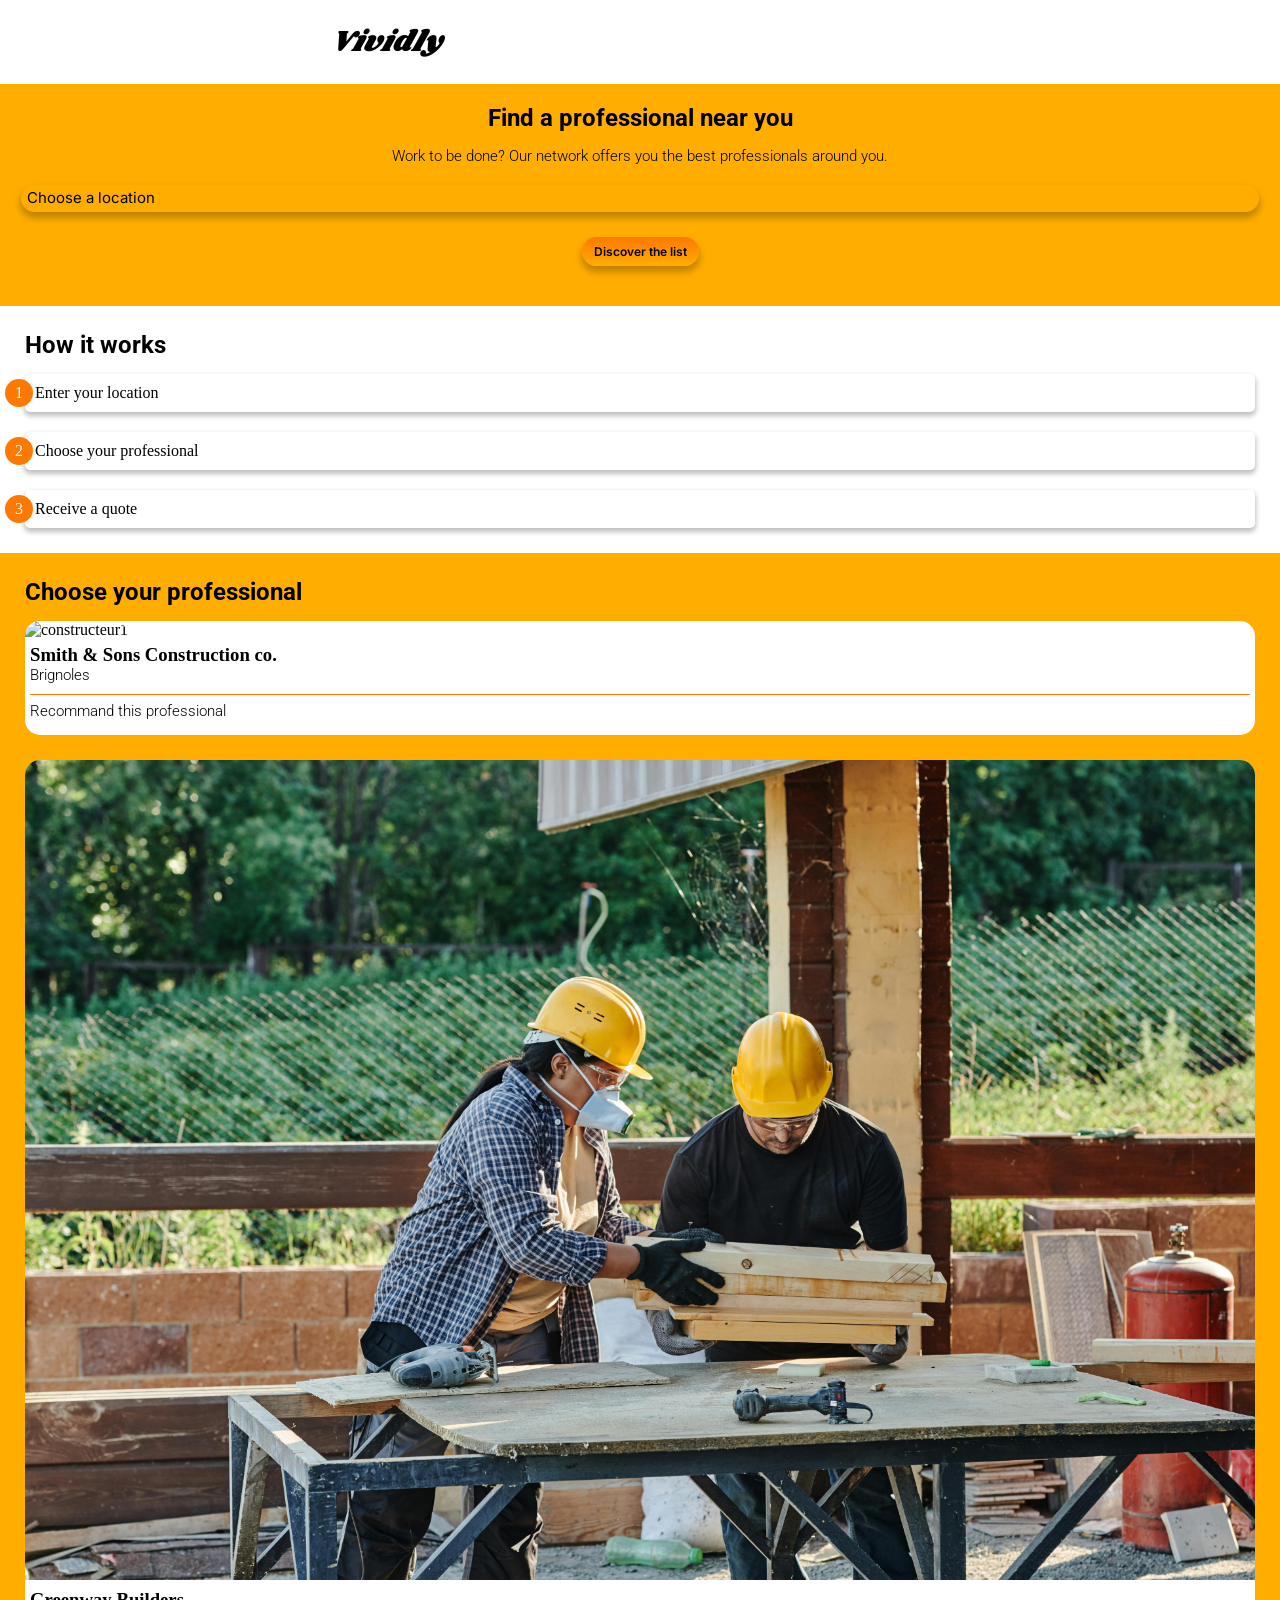
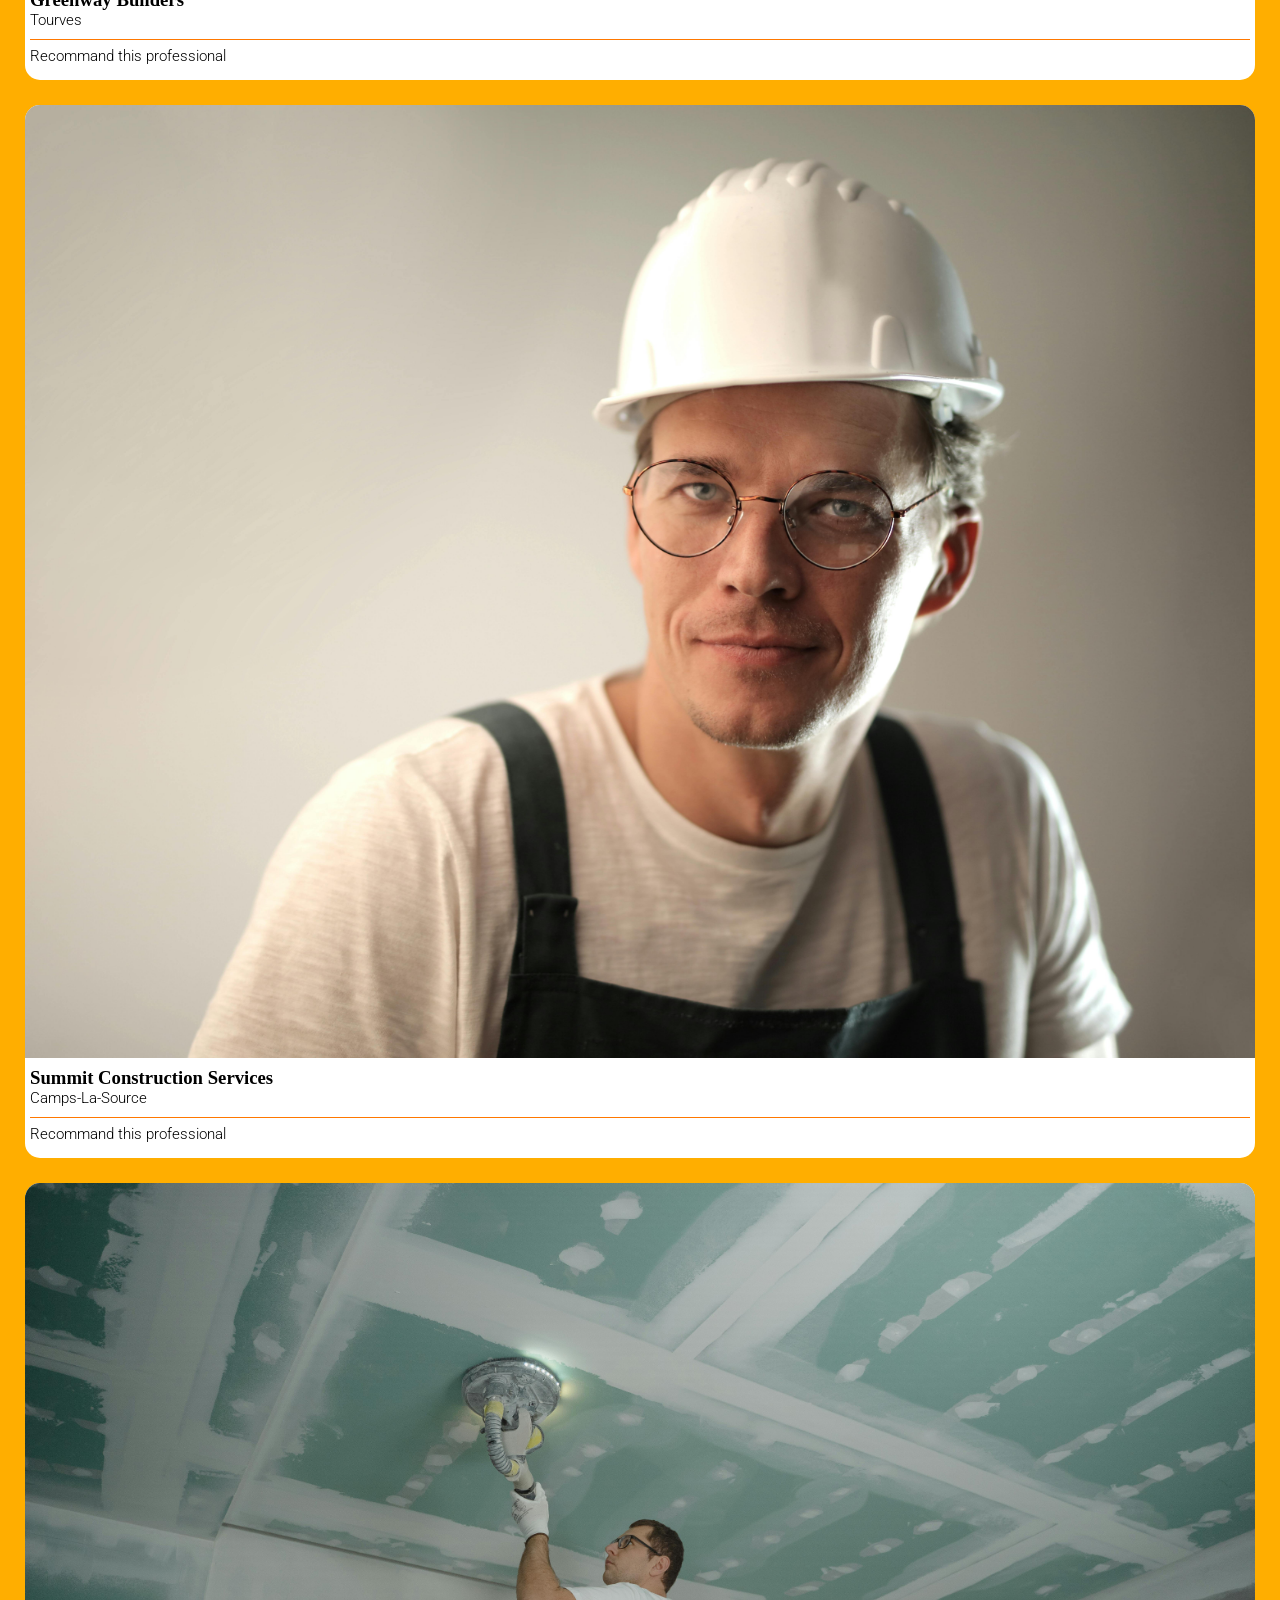
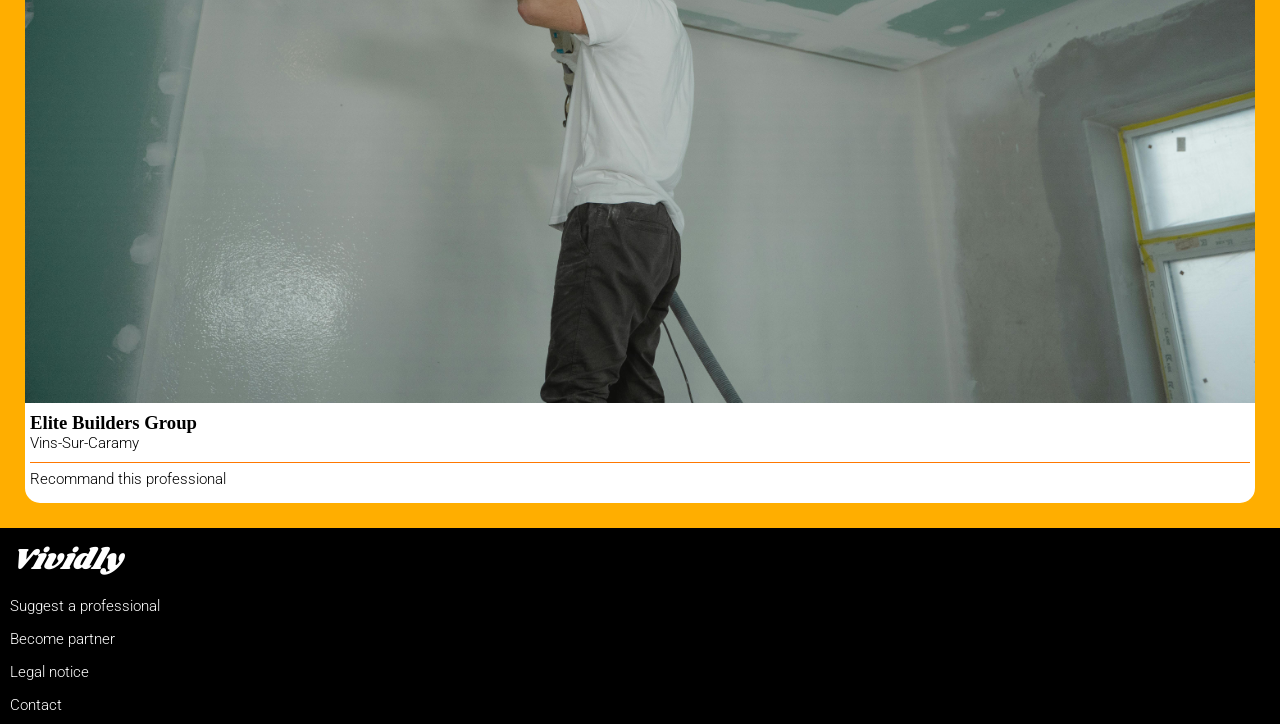
==== index.html @ 19540ad4 "Add section choose and cards" ====
<!DOCTYPE html>
<html lang="en">
<head>
    <meta charset="UTF-8">
    <meta name="viewport" content="width=device-width, initial-scale=1.0">
    <script src="https://kit.fontawesome.com/66dfd999d9.js" crossorigin="anonymous"></script>
    <link rel="stylesheet" href="css/style.css">
    <title>Vividly</title>
</head>
<body>
    <header>
        <a href="/"><h1>Vividly</h1></a>
        <nav>
            <i class="fa-solid fa-bars"></i>
        </nav>
    </header>

    <main>
        <section id="find">
            <h2>Find a professional near you</h2>

            <p>Work to be done? Our network offers you the best professionals around you.</li>

            <form action="">
                <input type="text" placeholder="Choose a location">
                <button>Discover the list</button>
            </form>

        </section>

        <section id="how-it-works">
            <h2>How it works</h2>
            <ul>
                <li id="num1">Enter your location</li>
                <li id="num2">Choose your professional</li>
                <li id="num3">Receive a quote</li>
            </ul>
        </section>

        <section id="choose">
            <h2>Choose your professional</h2>
            <div class="cards">
                <article class="card">
                    <img src="img/constructeur1.jpg" alt="constructeur1">
                    <div class="content">
                        <h3>Smith & Sons Construction co.</h3>
                        <p>Brignoles</p>
                        <div class="recommand">
                            <p>Recommand this professional</p>
                            <i class="fa-regular fa-thumbs-up unclick"></i>
                            <i class="fa-solid fa-thumbs-up click"></i>
                        </div>
                    </div>
                </article>
                <article class="card">
                    <img src="img/constructeur2.jpg" alt="constructeur1">
                    <div class="content">
                        <h3>Greenway Builders</h3>
                        <p>Tourves</p>
                        <div class="recommand">
                            <p>Recommand this professional</p>
                            <i class="fa-regular fa-thumbs-up unclick"></i>
                            <i class="fa-solid fa-thumbs-up click"></i>
                        </div>
                    </div>
                </article>
                <article class="card">
                    <img src="img/constructeur3.jpg" alt="constructeur1">
                    <div class="content">
                        <h3>Summit Construction Services</h3>
                        <p>Camps-La-Source</p>
                        <div class="recommand">
                            <p>Recommand this professional</p>
                            <i class="fa-regular fa-thumbs-up unclick"></i>
                            <i class="fa-solid fa-thumbs-up click"></i>
                        </div>
                    </div>
                </article>
                <article class="card">
                    <img src="img/constructeur4.jpg" alt="constructeur1">
                    <div class="content">
                        <h3>Elite Builders Group</h3>
                        <p>Vins-Sur-Caramy</p>
                        <div class="recommand">
                            <p>Recommand this professional</p>
                            <i class="fa-regular fa-thumbs-up unclick"></i>
                            <i class="fa-solid fa-thumbs-up click"></i>
                        </div>
                    </div>
                </article>
            </div>

        </section>
    </main>

    <footer>
        <a href=""><h2>Vividly</h2></a>
        <div>
            <a href="#">Suggest a professional</a>
            <a href="#">Become partner</a>
            <a href="#">Legal notice</a>
            <a href="#">Contact</a>
        </div>
    </footer>

</body>
</html>
---- css/style.css ----
/* Fonts */

@import url('https://fonts.googleapis.com/css2?family=Inter:ital,opsz,wght@0,14..32,100..900;1,14..32,100..900&family=Roboto:ital,wght@0,100..900;1,100..900&family=Shrikhand&display=swap');

/* Général */

*{
    margin:0;
    scroll-behavior: smooth;
}

:root{
    --red:#F54927;
    --orange:#ff7800;
    --yellow:#ffae00;
    --black:#000;
    --white:#fff;
    --primary-font: "Roboto", sans-serif;
    --title-font: "Shrikhand", serif;
    --button-font: "Inter", sans-serif;
}

h1, footer h2{
    font-family: var(--title-font);
    font-size: 30px;
    font-weight: 400;
    font-style: italic;
}

h2{
    font-family: var(--primary-font);
    font-size: 24px;
    font-weight: bold;
    margin-bottom: 15px;
}

p{
    font-family: var(--primary-font);
    font-size: 15px;
    font-weight: 300;
}

a{
    text-decoration: none;
    color: var(--black);
}

/* Mobile first (320px à 767px)*/

/* Header */

header{
    display: flex;
    justify-content: space-around;
    align-items: center;
    margin: 20px 0 20px 50px;
}

/* Main */

/* section #find */
#find{
    background-color: var(--yellow);
    text-align: center;
    padding: 20px 7px;

    form{
        display: flex;
        flex-direction: column;
        align-items: center;
        margin: 20px;

        input[type=text]{
            border-radius: 15px;
            background-color:var(--yellow);
            border-style: none;
            box-shadow: 0px 5px 7px 1px rgba(0, 0, 0, 0.25);
            padding: 6px;
            width: 100%;
        }  

        ::placeholder{
            color: var(--black);
            font-family: var(--button-font);
            font-size: 15px;
        }

        button{
            background: linear-gradient(var(--orange), var(--yellow));
            border-radius: 15px;
            width: fit-content;
            margin-top: 25px;
            padding:7px 12px;
            font-family: var(--button-font);
            font-size: 12px;
            font-weight: 600;
            box-shadow: 0px 5px 7px 1px rgba(0, 0, 0, 0.25);
            border-style: none;
        }
          
    }
}

/* section #how-it-works */
#how-it-works{
    padding: 25px;

    ul{
        list-style: none;
        padding: 0;
        display: flex;
        flex-direction: column;
        gap: 20px;
        
        

        li{
            box-shadow: 0px 3px 5px 1px rgba(0, 0, 0, 0.25);
            padding: 10px;
            border-radius: 5px;
            position:relative;
        }
            
        #num1::before{
            content:'1';
            position: absolute;
            left: -20px;
            top: 5px;
            background-color: var(--orange);
            color: var(--white);
            border-radius: 100px;
            padding: 5px 10px;
        }

        #num2::before{
            content:'2';
            position: absolute;
            left: -20px;
            top: 5px;
            background-color: var(--orange);
            color: var(--white);
            border-radius: 100px;
            padding: 5px 10px;
        }
        
        #num3::before{
            content:'3';
            position: absolute;
            left: -20px;
            top: 5px;
            background-color: var(--orange);
            color: var(--white);
            border-radius: 100px;
            padding: 5px 10px;
        } 
        
    }
}

/* section #choose */
#choose{
    display: flex;
    flex-direction: column;
    flex-wrap: wrap;
    background-color: var(--yellow);
    color: var(--black);
    padding: 25px;

    .cards{
        display: flex;
        flex-direction: column;
        gap: 25px;

        .card{
            background-color: var(--white);
            border-radius: 15px;
            padding-bottom: 10px;

            img{
                width: 100%;
                object-fit: cover;
                border-radius: 15px 15px 0 0;
            }

            .content{
                padding: 5px;

                .recommand{
                    display: flex;
                    border-top: 1.5px solid var(--orange);
                    align-items: center;
                    justify-content: space-between;
                    margin-top: 10px;

                    p{
                        margin-top: 7px;}
                }
            }
        }
    }
}

/* Footer */

footer{
    background-color: var(--black);
    padding: 10px;
    
    h2{
        font-family: var(--title-font);
        font-size: 30px;
        font-weight: 400;
        font-style: italic;
        color: var(--white);
    }

    >div{
        display: flex;
        flex-direction: column;
        gap: 15px;
        margin-top: 15px;
    
        a{
            color: var(--white);
            font-family: var(--primary-font);
            font-style: light;
            font-size: 15px;
            font-weight: 300;

            &:hover{
                color: var(--orange);
            }
        }
    }
}
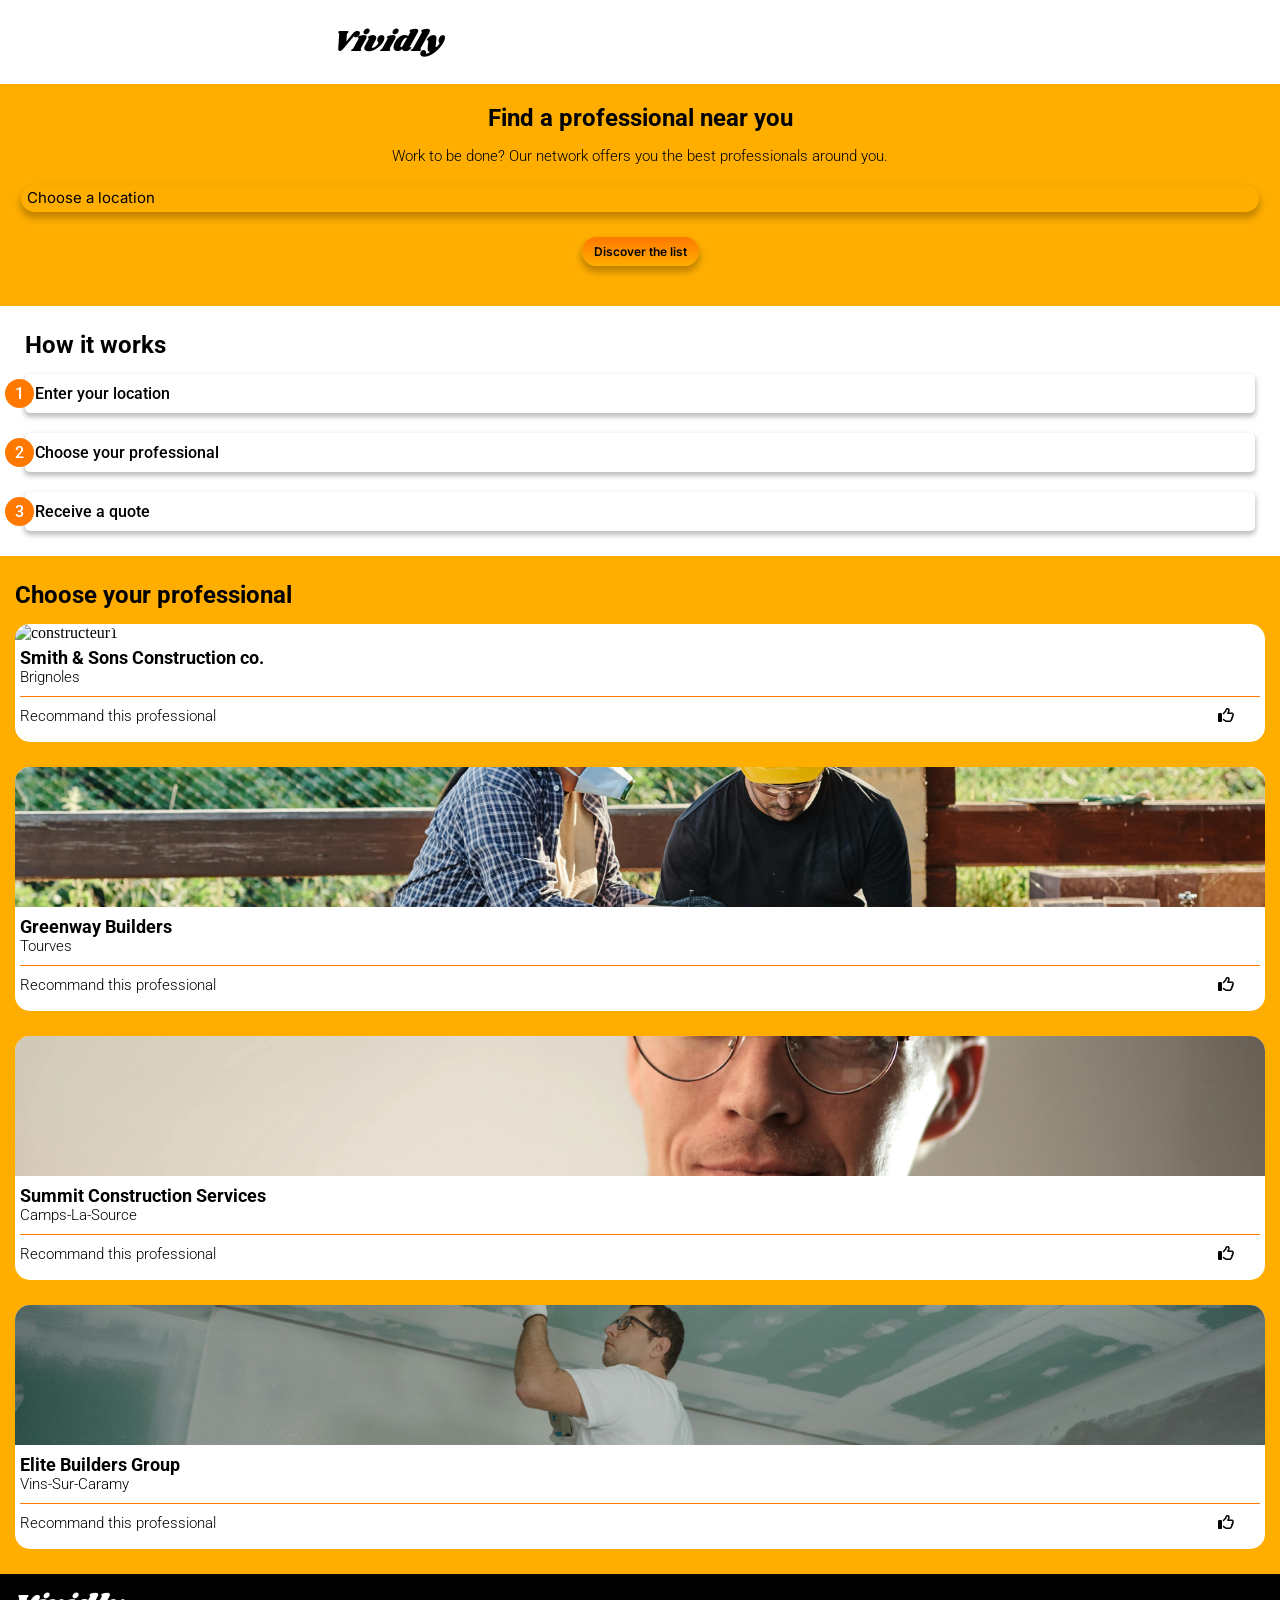
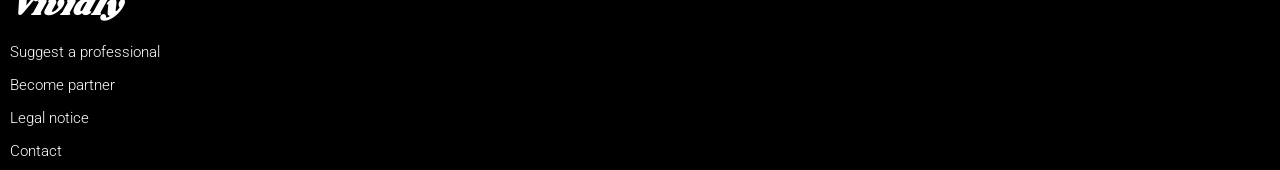
==== commit c7b68bb6: "Ending mobile first type S" ====
--- a/index.html
+++ b/index.html
@@ -19,9 +19,9 @@
         <section id="find">
             <h2>Find a professional near you</h2>
 
-            <p>Work to be done? Our network offers you the best professionals around you.</li>
+            <p>Work to be done? Our network offers you the best professionals around you.</p>
 
-            <form action="">
+            <form action="#">
                 <input type="text" placeholder="Choose a location">
                 <button>Discover the list</button>
             </form>
@@ -40,51 +40,71 @@
         <section id="choose">
             <h2>Choose your professional</h2>
             <div class="cards">
-                <article class="card">
+                <article class="card new">
                     <img src="img/constructeur1.jpg" alt="constructeur1">
                     <div class="content">
-                        <h3>Smith & Sons Construction co.</h3>
-                        <p>Brignoles</p>
+                        <a href="#">
+                            <h3>Smith & Sons Construction co.</h3>
+                            <p>Brignoles</p>
+                        </a>
                         <div class="recommand">
                             <p>Recommand this professional</p>
-                            <i class="fa-regular fa-thumbs-up unclick"></i>
-                            <i class="fa-solid fa-thumbs-up click"></i>
+                            <div class="pouce">
+                                <input type="checkbox" class="unclick">
+                                <img src="img/thumbs-up-solid.svg" class="on" alt="pouce plein">
+                                <img src="img/thumbs-up-regular.svg" class="off" alt="pouce vide">
+                            </div>
                         </div>
                     </div>
                 </article>
-                <article class="card">
+                <article class="card new">
                     <img src="img/constructeur2.jpg" alt="constructeur1">
                     <div class="content">
-                        <h3>Greenway Builders</h3>
-                        <p>Tourves</p>
+                        <a href="#">
+                            <h3>Greenway Builders</h3>
+                            <p>Tourves</p>
+                        </a>
                         <div class="recommand">
                             <p>Recommand this professional</p>
-                            <i class="fa-regular fa-thumbs-up unclick"></i>
-                            <i class="fa-solid fa-thumbs-up click"></i>
+                            <div class="pouce">
+                                <input type="checkbox" class="unclick">
+                                <img src="img/thumbs-up-solid.svg" class="on" alt="pouce plein">
+                                <img src="img/thumbs-up-regular.svg" class="off" alt="pouce vide">
+                            </div>
                         </div>
                     </div>
                 </article>
                 <article class="card">
                     <img src="img/constructeur3.jpg" alt="constructeur1">
                     <div class="content">
-                        <h3>Summit Construction Services</h3>
-                        <p>Camps-La-Source</p>
+                        <a href="#">
+                            <h3>Summit Construction Services</h3>
+                            <p>Camps-La-Source</p>
+                        </a>
                         <div class="recommand">
                             <p>Recommand this professional</p>
-                            <i class="fa-regular fa-thumbs-up unclick"></i>
-                            <i class="fa-solid fa-thumbs-up click"></i>
+                            <div class="pouce">
+                                <input type="checkbox" class="unclick">
+                                <img src="img/thumbs-up-solid.svg" class="on" alt="pouce plein">
+                                <img src="img/thumbs-up-regular.svg" class="off" alt="pouce vide">
+                            </div>
                         </div>
                     </div>
                 </article>
                 <article class="card">
                     <img src="img/constructeur4.jpg" alt="constructeur1">
                     <div class="content">
-                        <h3>Elite Builders Group</h3>
-                        <p>Vins-Sur-Caramy</p>
+                        <a href="#">
+                            <h3>Elite Builders Group</h3>
+                            <p>Vins-Sur-Caramy</p>
+                        </a>
                         <div class="recommand">
                             <p>Recommand this professional</p>
-                            <i class="fa-regular fa-thumbs-up unclick"></i>
-                            <i class="fa-solid fa-thumbs-up click"></i>
+                            <div class="pouce">
+                                <input type="checkbox" class="unclick">
+                                <img src="img/thumbs-up-solid.svg" class="on" alt="pouce plein">
+                                <img src="img/thumbs-up-regular.svg" class="off" alt="pouce vide">
+                            </div>
                         </div>
                     </div>
                 </article>
--- a/css/style.css
+++ b/css/style.css
@@ -32,6 +32,12 @@
     font-size: 24px;
     font-weight: bold;
     margin-bottom: 15px;
+}
+
+h3{
+    font-family: var(--primary-font);
+    font-size: 18px;
+    font-weight: bold;
 }
 
 p{
@@ -119,6 +125,10 @@
             padding: 10px;
             border-radius: 5px;
             position:relative;
+            font-family: var(--primary-font);
+            font-size: 16px;
+            font-weight: 500;
+
         }
             
         #num1::before{
@@ -128,7 +138,7 @@
             top: 5px;
             background-color: var(--orange);
             color: var(--white);
-            border-radius: 100px;
+            border-radius: 50%;
             padding: 5px 10px;
         }
 
@@ -139,7 +149,7 @@
             top: 5px;
             background-color: var(--orange);
             color: var(--white);
-            border-radius: 100px;
+            border-radius: 50%;
             padding: 5px 10px;
         }
         
@@ -150,7 +160,7 @@
             top: 5px;
             background-color: var(--orange);
             color: var(--white);
-            border-radius: 100px;
+            border-radius: 50%;
             padding: 5px 10px;
         } 
         
@@ -164,7 +174,7 @@
     flex-wrap: wrap;
     background-color: var(--yellow);
     color: var(--black);
-    padding: 25px;
+    padding: 25px 15px;
 
     .cards{
         display: flex;
@@ -175,9 +185,11 @@
             background-color: var(--white);
             border-radius: 15px;
             padding-bottom: 10px;
+            position: relative;
 
             img{
                 width: 100%;
+                height: 140px;
                 object-fit: cover;
                 border-radius: 15px 15px 0 0;
             }
@@ -193,13 +205,55 @@
                     margin-top: 10px;
 
                     p{
-                        margin-top: 7px;}
+                        margin-top: 7px;
+                    }
+
+                    .pouce{
+                        position: relative;
+                        cursor:pointer;
+                        margin: 10px 26px 0 0;
+
+                        img{
+                            height: 16px;
+                            object-fit: cover;
+                        }
+
+                        .unclick{
+                            display: none;
+                        }
+
+                       .on{
+                            display: none;
+                        }
+                    
+                       .input:checked ~ .on{
+                            display:inline;
+                       }
+
+                       .input:checked ~ .off{
+                            display: inline;
+                       } 
+                    }                   
                 }
             }
-        }
-    }
-}
-
+
+            .new::before{
+                    content: 'New !';
+                    position: absolute;
+                    color: var(--white);
+                    background-color: var(--orange);
+                    font-family: var(--title-font);
+                    font-size: 16px;
+                    font-style: italic;
+                    font-weight: 400;
+                    transform: rotate(-30deg);
+                    padding: 3px 15px;
+                    top: 9px;
+                    left: -5px;
+            }
+    }
+    }
+}
 /* Footer */
 
 footer{
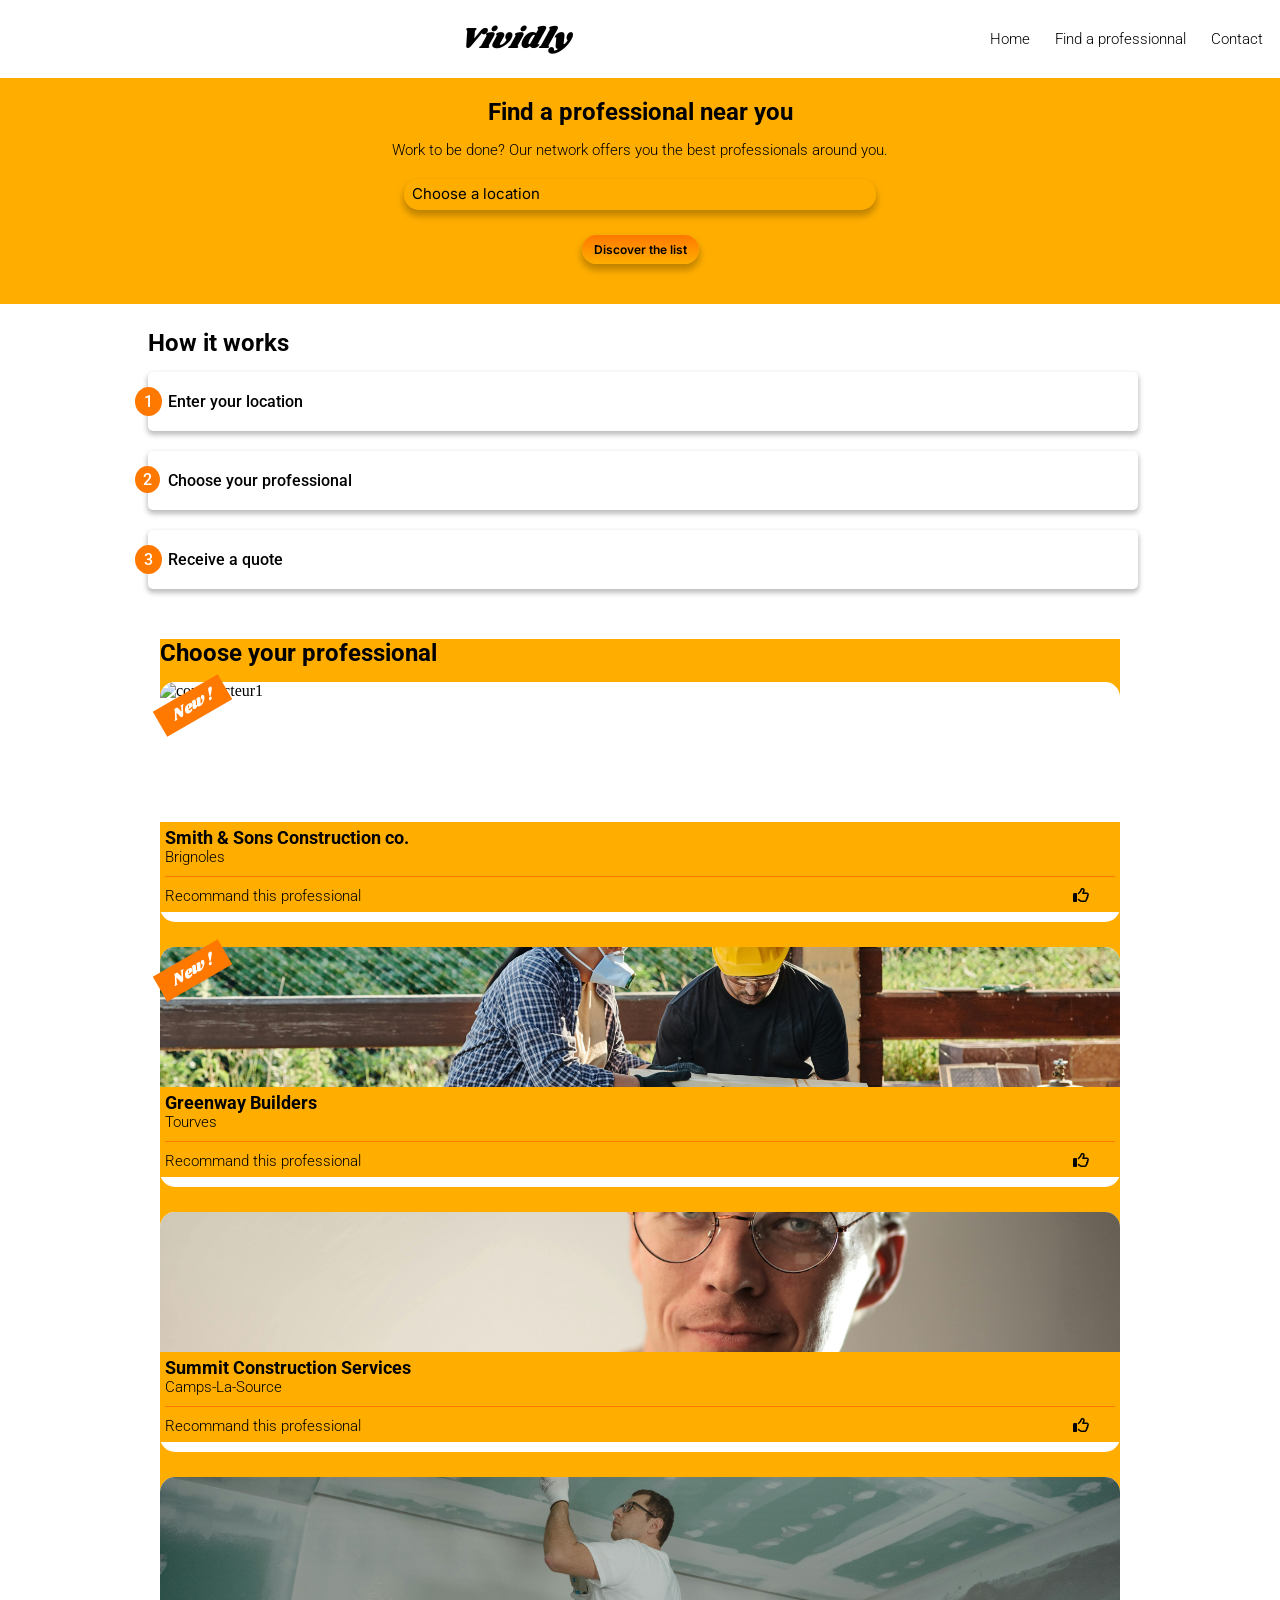
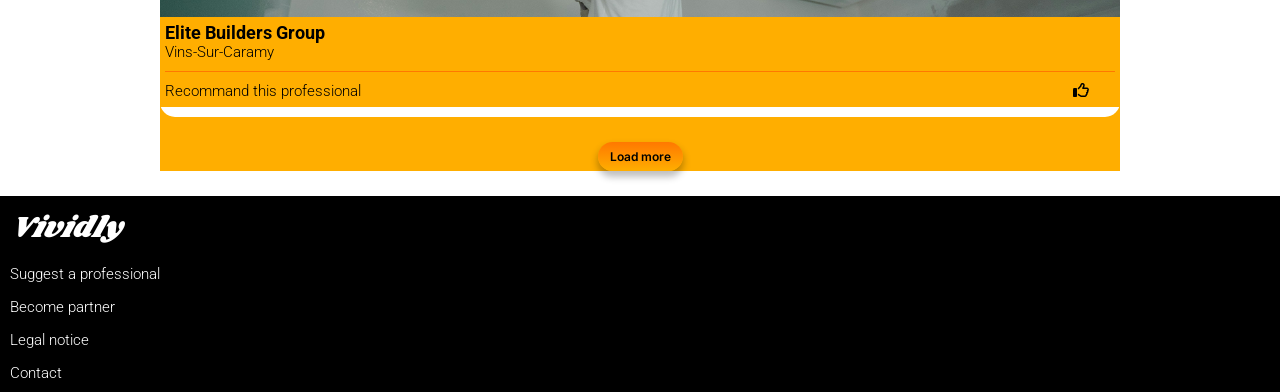
==== commit 470ae2e6: "Ending responsive tablet type" ====
--- a/index.html
+++ b/index.html
@@ -11,21 +11,28 @@
     <header>
         <a href="/"><h1>Vividly</h1></a>
         <nav>
-            <i class="fa-solid fa-bars"></i>
+            <ul><span class="desktop">
+                <li><a href="#">Home</a></li>
+                <li><a href="#">Find a professionnal</a></li>
+                <li><a href="#">Contact</a></li>
+                </span>
+            </ul>
+            <i class="fa-solid fa-bars hidden"></i>
         </nav>
     </header>
 
     <main>
         <section id="find">
-            <h2>Find a professional near you</h2>
+            <div>
+                <h2>Find a professional near you</h2>
 
-            <p>Work to be done? Our network offers you the best professionals around you.</p>
+                <p>Work to be done? Our network offers you the best professionals around you.</p>
 
-            <form action="#">
-                <input type="text" placeholder="Choose a location">
-                <button>Discover the list</button>
-            </form>
-
+                <form action="#">
+                    <input type="text" placeholder="Choose a location">
+                    <button>Discover the list</button>
+                </form>
+            </div>
         </section>
 
         <section id="how-it-works">
@@ -38,78 +45,80 @@
         </section>
 
         <section id="choose">
-            <h2>Choose your professional</h2>
-            <div class="cards">
-                <article class="card new">
-                    <img src="img/constructeur1.jpg" alt="constructeur1">
-                    <div class="content">
-                        <a href="#">
-                            <h3>Smith & Sons Construction co.</h3>
-                            <p>Brignoles</p>
-                        </a>
-                        <div class="recommand">
-                            <p>Recommand this professional</p>
-                            <div class="pouce">
-                                <input type="checkbox" class="unclick">
-                                <img src="img/thumbs-up-solid.svg" class="on" alt="pouce plein">
-                                <img src="img/thumbs-up-regular.svg" class="off" alt="pouce vide">
+            <div>
+                <h2>Choose your professional</h2>
+                <div class="cards">
+                    <article class="card new">
+                        <img src="img/constructeur1.jpg" alt="constructeur1">
+                        <div class="content">
+                            <a href="#">
+                                <h3>Smith & Sons Construction co.</h3>
+                                <p>Brignoles</p>
+                            </a>
+                            <div class="recommand">
+                                <p>Recommand this professional</p>
+                                <div class="pouce">
+                                    <input type="checkbox" class="unclick">
+                                    <img src="img/thumbs-up-solid.svg" class="on" alt="pouce plein">
+                                    <img src="img/thumbs-up-regular.svg" class="off" alt="pouce vide">
+                                </div>
                             </div>
                         </div>
-                    </div>
-                </article>
-                <article class="card new">
-                    <img src="img/constructeur2.jpg" alt="constructeur1">
-                    <div class="content">
-                        <a href="#">
-                            <h3>Greenway Builders</h3>
-                            <p>Tourves</p>
-                        </a>
-                        <div class="recommand">
-                            <p>Recommand this professional</p>
-                            <div class="pouce">
-                                <input type="checkbox" class="unclick">
-                                <img src="img/thumbs-up-solid.svg" class="on" alt="pouce plein">
-                                <img src="img/thumbs-up-regular.svg" class="off" alt="pouce vide">
+                    </article>
+                    <article class="card new">
+                        <img src="img/constructeur2.jpg" alt="constructeur1">
+                        <div class="content">
+                            <a href="#">
+                                <h3>Greenway Builders</h3>
+                                <p>Tourves</p>
+                            </a>
+                            <div class="recommand">
+                                <p>Recommand this professional</p>
+                                <div class="pouce">
+                                    <input type="checkbox" class="unclick">
+                                    <img src="img/thumbs-up-solid.svg" class="on" alt="pouce plein">
+                                    <img src="img/thumbs-up-regular.svg" class="off" alt="pouce vide">
+                                </div>
                             </div>
                         </div>
-                    </div>
-                </article>
-                <article class="card">
-                    <img src="img/constructeur3.jpg" alt="constructeur1">
-                    <div class="content">
-                        <a href="#">
-                            <h3>Summit Construction Services</h3>
-                            <p>Camps-La-Source</p>
-                        </a>
-                        <div class="recommand">
-                            <p>Recommand this professional</p>
-                            <div class="pouce">
-                                <input type="checkbox" class="unclick">
-                                <img src="img/thumbs-up-solid.svg" class="on" alt="pouce plein">
-                                <img src="img/thumbs-up-regular.svg" class="off" alt="pouce vide">
+                    </article>
+                    <article class="card">
+                        <img src="img/constructeur3.jpg" alt="constructeur1">
+                        <div class="content">
+                            <a href="#">
+                                <h3>Summit Construction Services</h3>
+                                <p>Camps-La-Source</p>
+                            </a>
+                            <div class="recommand">
+                                <p>Recommand this professional</p>
+                                <div class="pouce">
+                                    <input type="checkbox" class="unclick">
+                                    <img src="img/thumbs-up-solid.svg" class="on" alt="pouce plein">
+                                    <img src="img/thumbs-up-regular.svg" class="off" alt="pouce vide">
+                                </div>
                             </div>
                         </div>
-                    </div>
-                </article>
-                <article class="card">
-                    <img src="img/constructeur4.jpg" alt="constructeur1">
-                    <div class="content">
-                        <a href="#">
-                            <h3>Elite Builders Group</h3>
-                            <p>Vins-Sur-Caramy</p>
-                        </a>
-                        <div class="recommand">
-                            <p>Recommand this professional</p>
-                            <div class="pouce">
-                                <input type="checkbox" class="unclick">
-                                <img src="img/thumbs-up-solid.svg" class="on" alt="pouce plein">
-                                <img src="img/thumbs-up-regular.svg" class="off" alt="pouce vide">
+                    </article>
+                    <article class="card">
+                        <img src="img/constructeur4.jpg" alt="constructeur1">
+                        <div class="content">
+                            <a href="#">
+                                <h3>Elite Builders Group</h3>
+                                <p>Vins-Sur-Caramy</p>
+                            </a>
+                            <div class="recommand">
+                                <p>Recommand this professional</p>
+                                <div class="pouce">
+                                    <input type="checkbox" class="unclick">
+                                    <img src="img/thumbs-up-solid.svg" class="on" alt="pouce plein">
+                                    <img src="img/thumbs-up-regular.svg" class="off" alt="pouce vide">
+                                </div>
                             </div>
                         </div>
-                    </div>
-                </article>
+                    </article>
+                    <button> Load more</button>
+                </div>
             </div>
-
         </section>
     </main>
 
--- a/css/style.css
+++ b/css/style.css
@@ -40,7 +40,7 @@
     font-weight: bold;
 }
 
-p{
+p, li{
     font-family: var(--primary-font);
     font-size: 15px;
     font-weight: 300;
@@ -50,6 +50,18 @@
     text-decoration: none;
     color: var(--black);
 }
+
+button{background: linear-gradient(var(--orange), var(--yellow));
+        border-radius: 15px;
+        width: fit-content;
+        margin-top: 25px;
+        padding:7px 12px;
+        font-family: var(--button-font);
+        font-size: 12px;
+        font-weight: 600;
+        box-shadow: 0px 5px 7px 1px rgba(0, 0, 0, 0.25);
+        border-style: none;
+    }
 
 /* Mobile first (320px à 767px)*/
 
@@ -59,7 +71,15 @@
     display: flex;
     justify-content: space-around;
     align-items: center;
-    margin: 20px 0 20px 50px;
+    margin: 17px;
+
+    a{
+        margin: auto;
+    }
+
+    .desktop{
+        display: none;
+    }
 }
 
 /* Main */
@@ -70,46 +90,36 @@
     text-align: center;
     padding: 20px 7px;
 
-    form{
-        display: flex;
-        flex-direction: column;
-        align-items: center;
-        margin: 20px;
-
-        input[type=text]{
-            border-radius: 15px;
-            background-color:var(--yellow);
-            border-style: none;
-            box-shadow: 0px 5px 7px 1px rgba(0, 0, 0, 0.25);
-            padding: 6px;
-            width: 100%;
-        }  
-
-        ::placeholder{
-            color: var(--black);
-            font-family: var(--button-font);
-            font-size: 15px;
-        }
-
-        button{
-            background: linear-gradient(var(--orange), var(--yellow));
-            border-radius: 15px;
-            width: fit-content;
-            margin-top: 25px;
-            padding:7px 12px;
-            font-family: var(--button-font);
-            font-size: 12px;
-            font-weight: 600;
-            box-shadow: 0px 5px 7px 1px rgba(0, 0, 0, 0.25);
-            border-style: none;
-        }
-          
+    div{
+        margin: auto;
+
+        form{
+            display: flex;
+            flex-direction: column;
+            align-items: center;
+            margin: 20px;
+
+            input[type=text]{
+                border-radius: 15px;
+                background-color:var(--yellow);
+                border-style: none;
+                box-shadow: 0px 5px 7px 1px rgba(0, 0, 0, 0.25);
+                padding: 8px;
+                width: 100%;
+            }  
+
+            ::placeholder{
+                color: var(--black);
+                font-family: var(--button-font);
+                font-size: 15px;
+            }
+        }
     }
 }
 
 /* section #how-it-works */
 #how-it-works{
-    padding: 25px;
+    padding: 25px 15px 25px 20px;
 
     ul{
         list-style: none;
@@ -122,7 +132,7 @@
 
         li{
             box-shadow: 0px 3px 5px 1px rgba(0, 0, 0, 0.25);
-            padding: 10px;
+            padding: 20px;
             border-radius: 5px;
             position:relative;
             font-family: var(--primary-font);
@@ -134,34 +144,34 @@
         #num1::before{
             content:'1';
             position: absolute;
-            left: -20px;
-            top: 5px;
+            left: -13px;
+            top: 15px;
             background-color: var(--orange);
             color: var(--white);
             border-radius: 50%;
-            padding: 5px 10px;
+            padding: 5px 9px;
         }
 
         #num2::before{
             content:'2';
             position: absolute;
-            left: -20px;
-            top: 5px;
+            left: -13px;
+            top: 15px;
             background-color: var(--orange);
             color: var(--white);
             border-radius: 50%;
-            padding: 5px 10px;
+            padding: 4px 8px;
         }
         
         #num3::before{
             content:'3';
             position: absolute;
-            left: -20px;
-            top: 5px;
+            left: -13px;
+            top: 15px;
             background-color: var(--orange);
             color: var(--white);
             border-radius: 50%;
-            padding: 5px 10px;
+            padding: 5px 9px;
         } 
         
     }
@@ -172,71 +182,78 @@
     display: flex;
     flex-direction: column;
     flex-wrap: wrap;
-    background-color: var(--yellow);
+    
     color: var(--black);
     padding: 25px 15px;
 
-    .cards{
-        display: flex;
-        flex-direction: column;
-        gap: 25px;
-
-        .card{
-            background-color: var(--white);
-            border-radius: 15px;
-            padding-bottom: 10px;
-            position: relative;
-
-            img{
-                width: 100%;
-                height: 140px;
-                object-fit: cover;
-                border-radius: 15px 15px 0 0;
-            }
-
-            .content{
-                padding: 5px;
-
-                .recommand{
-                    display: flex;
-                    border-top: 1.5px solid var(--orange);
-                    align-items: center;
-                    justify-content: space-between;
-                    margin-top: 10px;
-
-                    p{
-                        margin-top: 7px;
+    div{
+        background-color: var(--yellow);
+
+        .cards{
+            display: flex;
+            flex-direction: column;
+            gap: 25px;
+
+            .card{
+                background-color: var(--white);
+                border-radius: 15px;
+                padding-bottom: 10px;
+                position: relative;
+                display: flex;
+                flex-direction: column;
+                flex: 1 0 47%;
+
+                img{
+                    width: 100%;
+                    height: 140px;
+                    object-fit: cover;
+                    border-radius: 15px 15px 0 0;
+                }
+
+                .content{
+                    padding: 5px;
+
+                    .recommand{
+                        display: flex;
+                        border-top: 1.5px solid var(--orange);
+                        align-items: center;
+                        justify-content: space-between;
+                        margin-top: 10px;
+
+                        p{
+                            margin-top: 7px;
+                        }
+
+                        .pouce{
+                            position: relative;
+                            cursor:pointer;
+                            margin: 10px 26px 0 0;
+
+                            img{
+                                height: 16px;
+                                object-fit: cover;
+                            }
+
+                            .unclick{
+                                display: none;
+                            }
+
+                        .on{
+                                display: none;
+                            }
+                        
+                        .input:checked ~ .on{
+                                display:inline;
+                        }
+
+                        .input:checked ~ .off{
+                                display: inline;
+                        } 
+                        }                   
                     }
-
-                    .pouce{
-                        position: relative;
-                        cursor:pointer;
-                        margin: 10px 26px 0 0;
-
-                        img{
-                            height: 16px;
-                            object-fit: cover;
-                        }
-
-                        .unclick{
-                            display: none;
-                        }
-
-                       .on{
-                            display: none;
-                        }
-                    
-                       .input:checked ~ .on{
-                            display:inline;
-                       }
-
-                       .input:checked ~ .off{
-                            display: inline;
-                       } 
-                    }                   
                 }
             }
-
+            
             .new::before{
                     content: 'New !';
                     position: absolute;
@@ -251,9 +268,14 @@
                     top: 9px;
                     left: -5px;
             }
-    }
-    }
-}
+        }
+    }
+
+    button{
+        margin: auto;
+    }
+}
+
 /* Footer */
 
 footer{
@@ -286,4 +308,70 @@
             }
         }
     }
-}+}
+
+/* Format tablette (dès 768px) */
+
+@media screen and (min-width: 768px){
+    header{
+        .desktop{
+            display: none;
+        }
+    }
+
+    #find{
+        div{
+            max-width: 496px;
+        }   
+    }
+
+    #choose{
+        
+        .cards{
+            flex-direction: row;
+            flex-wrap: wrap;
+        }
+    }
+}
+
+/* Format desktop (1024px jusqu'à 1440px) */
+
+@media screen and (min-width: 1025px){
+    header{
+        a{
+            padding-left: 20px;
+        }
+
+        nav{
+            display: flex;
+
+            ul{
+                padding: 0;
+                list-style: none;
+
+                .desktop{
+                    display:flex;
+                    gap: 25px;
+                    
+                    a{padding: 0;
+                    }
+                }   
+            }
+        }
+
+        .hidden{
+            display: none;
+        }
+    }
+
+    #how-it-works{
+        max-width: 990px;
+        margin:auto;
+    }
+
+    #choose{
+        max-width: 960px;
+        margin: auto;
+    }
+}
+    
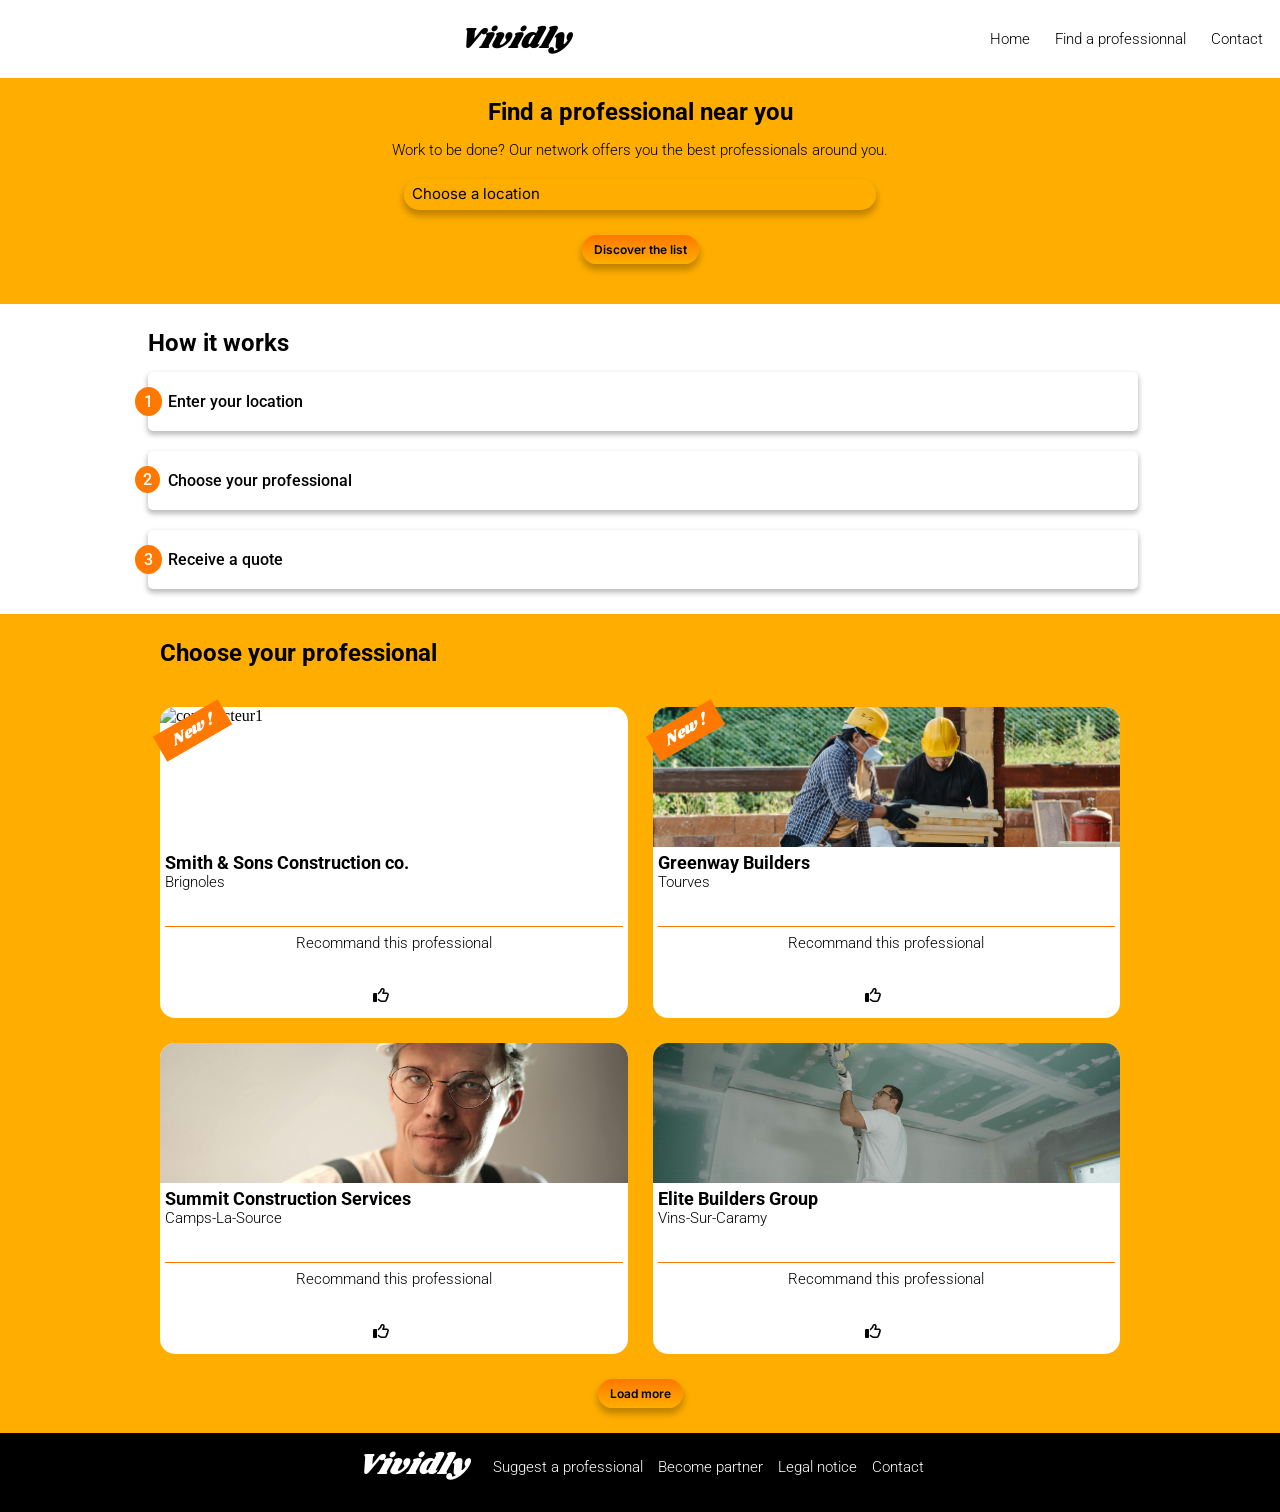
==== commit d47aec5e: "Beginning of desktop responsive" ====
--- a/index.html
+++ b/index.html
@@ -45,7 +45,7 @@
         </section>
 
         <section id="choose">
-            <div>
+            <div class="choose-your-pro">
                 <h2>Choose your professional</h2>
                 <div class="cards">
                     <article class="card new">
@@ -116,8 +116,9 @@
                             </div>
                         </div>
                     </article>
-                    <button> Load more</button>
                 </div>
+                <button> Load more</button>
+                
             </div>
         </section>
     </main>
--- a/css/style.css
+++ b/css/style.css
@@ -182,18 +182,20 @@
     display: flex;
     flex-direction: column;
     flex-wrap: wrap;
-    
+    background-color: var(--yellow);
     color: var(--black);
     padding: 25px 15px;
 
     div{
-        background-color: var(--yellow);
+        display: flex;
+        flex-direction: column;
+        gap: 25px;
 
         .cards{
             display: flex;
-            flex-direction: column;
+            flex-wrap: wrap;
             gap: 25px;
-
+            /* A faire les likes */
             .card{
                 background-color: var(--white);
                 border-radius: 15px;
@@ -253,7 +255,7 @@
                     }
                 }
             }
-            
+
             .new::before{
                     content: 'New !';
                     position: absolute;
@@ -337,6 +339,7 @@
 /* Format desktop (1024px jusqu'à 1440px) */
 
 @media screen and (min-width: 1025px){
+    /* à faire le responsive header */
     header{
         a{
             padding-left: 20px;
@@ -370,8 +373,24 @@
     }
 
     #choose{
-        max-width: 960px;
-        margin: auto;
+        .choose-your-pro{
+            max-width: 960px;
+            margin: auto;
+
+            .cards{
+                flex-direction: row;
+            }
+        }
+    }
+
+    footer{
+        display: flex;
+        justify-content: center;
+        gap: 25px;
+        
+        div{
+            flex-direction: row;
+        }
     }
 }
     
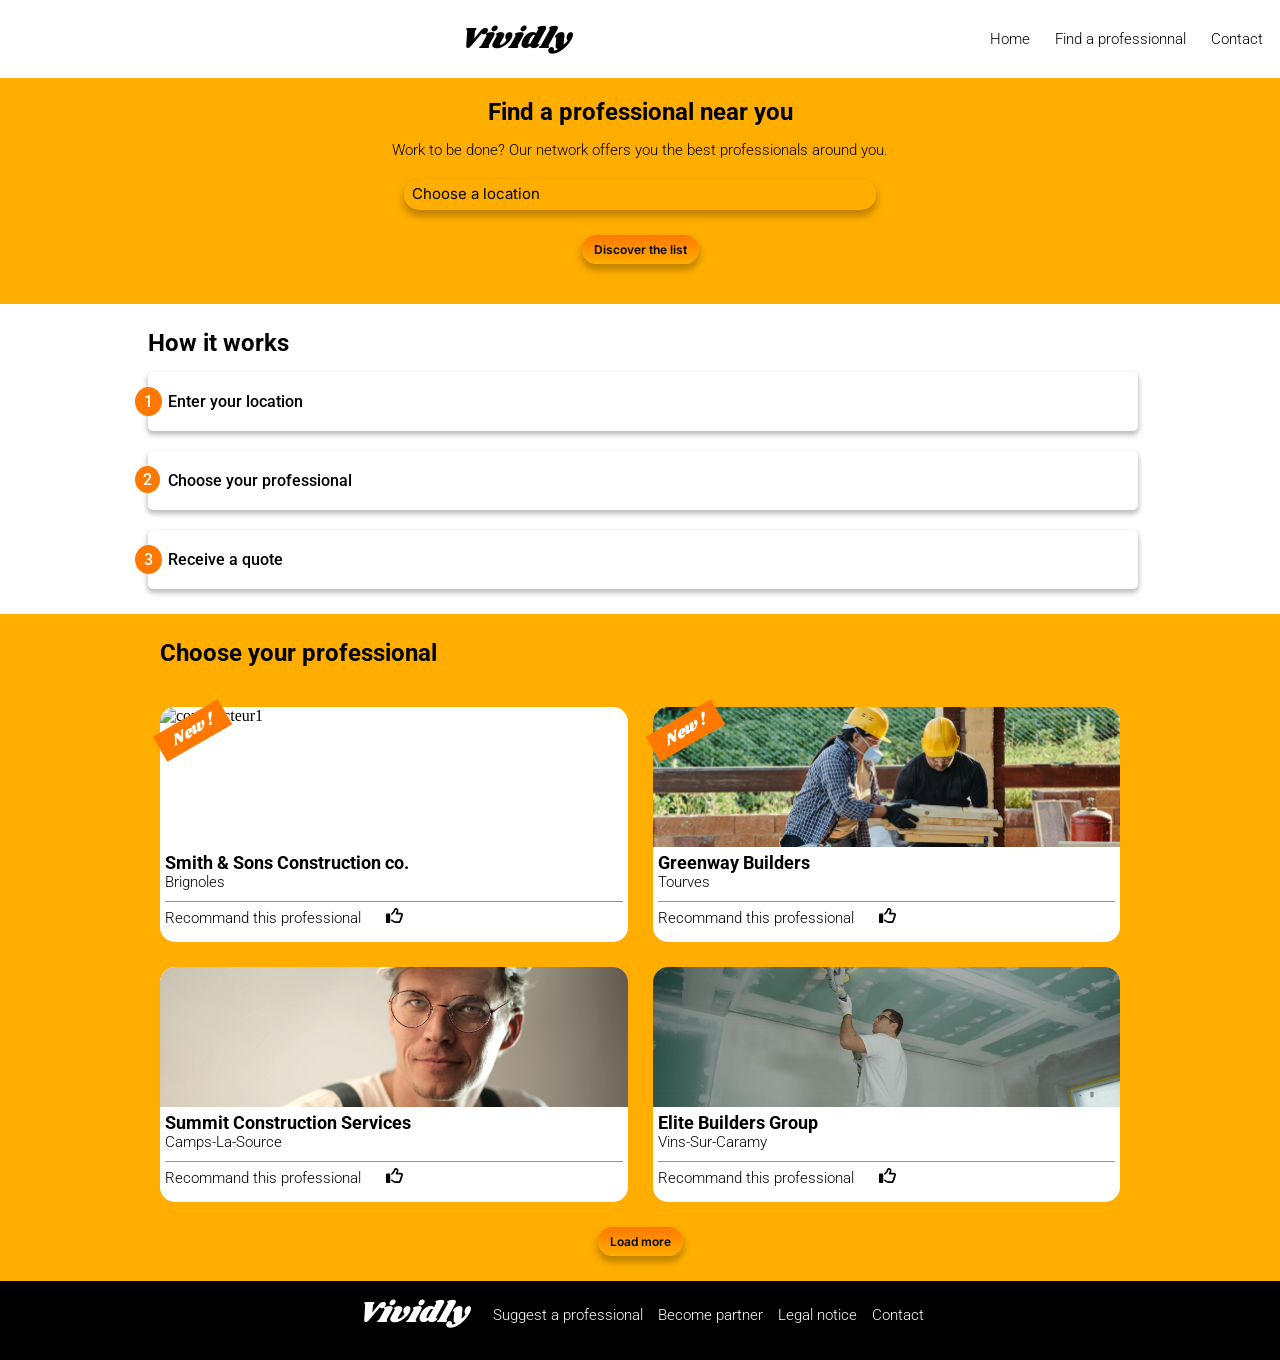
==== commit f9c0de37: "Add animation like" ====
--- a/index.html
+++ b/index.html
@@ -51,17 +51,16 @@
                     <article class="card new">
                         <img src="img/constructeur1.jpg" alt="constructeur1">
                         <div class="content">
-                            <a href="#">
+                            <a href="detailspro.html">
                                 <h3>Smith & Sons Construction co.</h3>
                                 <p>Brignoles</p>
                             </a>
                             <div class="recommand">
                                 <p>Recommand this professional</p>
-                                <div class="pouce">
-                                    <input type="checkbox" class="unclick">
-                                    <img src="img/thumbs-up-solid.svg" class="on" alt="pouce plein">
-                                    <img src="img/thumbs-up-regular.svg" class="off" alt="pouce vide">
-                                </div>
+                                <label class="pouce">
+                                    <input type="checkbox">
+                                    <span class="icon"></span>
+                                </label>
                             </div>
                         </div>
                     </article>
@@ -74,11 +73,10 @@
                             </a>
                             <div class="recommand">
                                 <p>Recommand this professional</p>
-                                <div class="pouce">
-                                    <input type="checkbox" class="unclick">
-                                    <img src="img/thumbs-up-solid.svg" class="on" alt="pouce plein">
-                                    <img src="img/thumbs-up-regular.svg" class="off" alt="pouce vide">
-                                </div>
+                                <label class="pouce">
+                                    <input type="checkbox">
+                                    <span class="icon"></span>
+                                </label>
                             </div>
                         </div>
                     </article>
@@ -91,11 +89,10 @@
                             </a>
                             <div class="recommand">
                                 <p>Recommand this professional</p>
-                                <div class="pouce">
-                                    <input type="checkbox" class="unclick">
-                                    <img src="img/thumbs-up-solid.svg" class="on" alt="pouce plein">
-                                    <img src="img/thumbs-up-regular.svg" class="off" alt="pouce vide">
-                                </div>
+                                <label class="pouce">
+                                    <input type="checkbox">
+                                    <span class="icon"></span>
+                                </label>
                             </div>
                         </div>
                     </article>
@@ -108,17 +105,15 @@
                             </a>
                             <div class="recommand">
                                 <p>Recommand this professional</p>
-                                <div class="pouce">
-                                    <input type="checkbox" class="unclick">
-                                    <img src="img/thumbs-up-solid.svg" class="on" alt="pouce plein">
-                                    <img src="img/thumbs-up-regular.svg" class="off" alt="pouce vide">
-                                </div>
+                                <label class="pouce">
+                                    <input type="checkbox">
+                                    <span class="icon"></span>
+                                </label>
                             </div>
                         </div>
                     </article>
                 </div>
                 <button> Load more</button>
-                
             </div>
         </section>
     </main>
--- a/css/style.css
+++ b/css/style.css
@@ -51,16 +51,18 @@
     color: var(--black);
 }
 
-button{background: linear-gradient(var(--orange), var(--yellow));
-        border-radius: 15px;
-        width: fit-content;
-        margin-top: 25px;
-        padding:7px 12px;
-        font-family: var(--button-font);
-        font-size: 12px;
-        font-weight: 600;
-        box-shadow: 0px 5px 7px 1px rgba(0, 0, 0, 0.25);
-        border-style: none;
+button{
+    background: linear-gradient(var(--orange), var(--yellow));
+    border-radius: 15px;
+    width: fit-content;
+    margin-top: 25px;
+    padding:7px 12px;
+    font-family: var(--button-font);
+    font-size: 12px;
+    font-weight: 600;
+    box-shadow: 0px 5px 7px 1px rgba(0, 0, 0, 0.25);
+    border-style: none;
+    cursor: pointer;
     }
 
 /* Mobile first (320px à 767px)*/
@@ -186,7 +188,7 @@
     color: var(--black);
     padding: 25px 15px;
 
-    div{
+    .choose-your-pro{
         display: flex;
         flex-direction: column;
         gap: 25px;
@@ -195,7 +197,7 @@
             display: flex;
             flex-wrap: wrap;
             gap: 25px;
-            /* A faire les likes */
+            
             .card{
                 background-color: var(--white);
                 border-radius: 15px;
@@ -218,8 +220,8 @@
                     .recommand{
                         display: flex;
                         border-top: 1.5px solid var(--orange);
-                        align-items: center;
-                        justify-content: space-between;
+                        align-items: flex-end;
+                        gap: 25px;
                         margin-top: 10px;
 
                         p{
@@ -229,28 +231,23 @@
                         .pouce{
                             position: relative;
                             cursor:pointer;
-                            margin: 10px 26px 0 0;
-
-                            img{
+                            
+
+                            input{
+                                display:none;
+                            }
+
+                            .icon{
+                                display: inline-block;
+                                background-image: url("../img/thumbs-up-regular.svg");
+                                background-size: cover;
+                                width: 17px;
                                 height: 16px;
-                                object-fit: cover;
                             }
 
-                            .unclick{
-                                display: none;
+                            input:checked + .icon{
+                                background-image: url("../img/thumbs-up-solid.svg");
                             }
-
-                        .on{
-                                display: none;
-                            }
-                        
-                        .input:checked ~ .on{
-                                display:inline;
-                        }
-
-                        .input:checked ~ .off{
-                                display: inline;
-                        } 
                         }                   
                     }
                 }
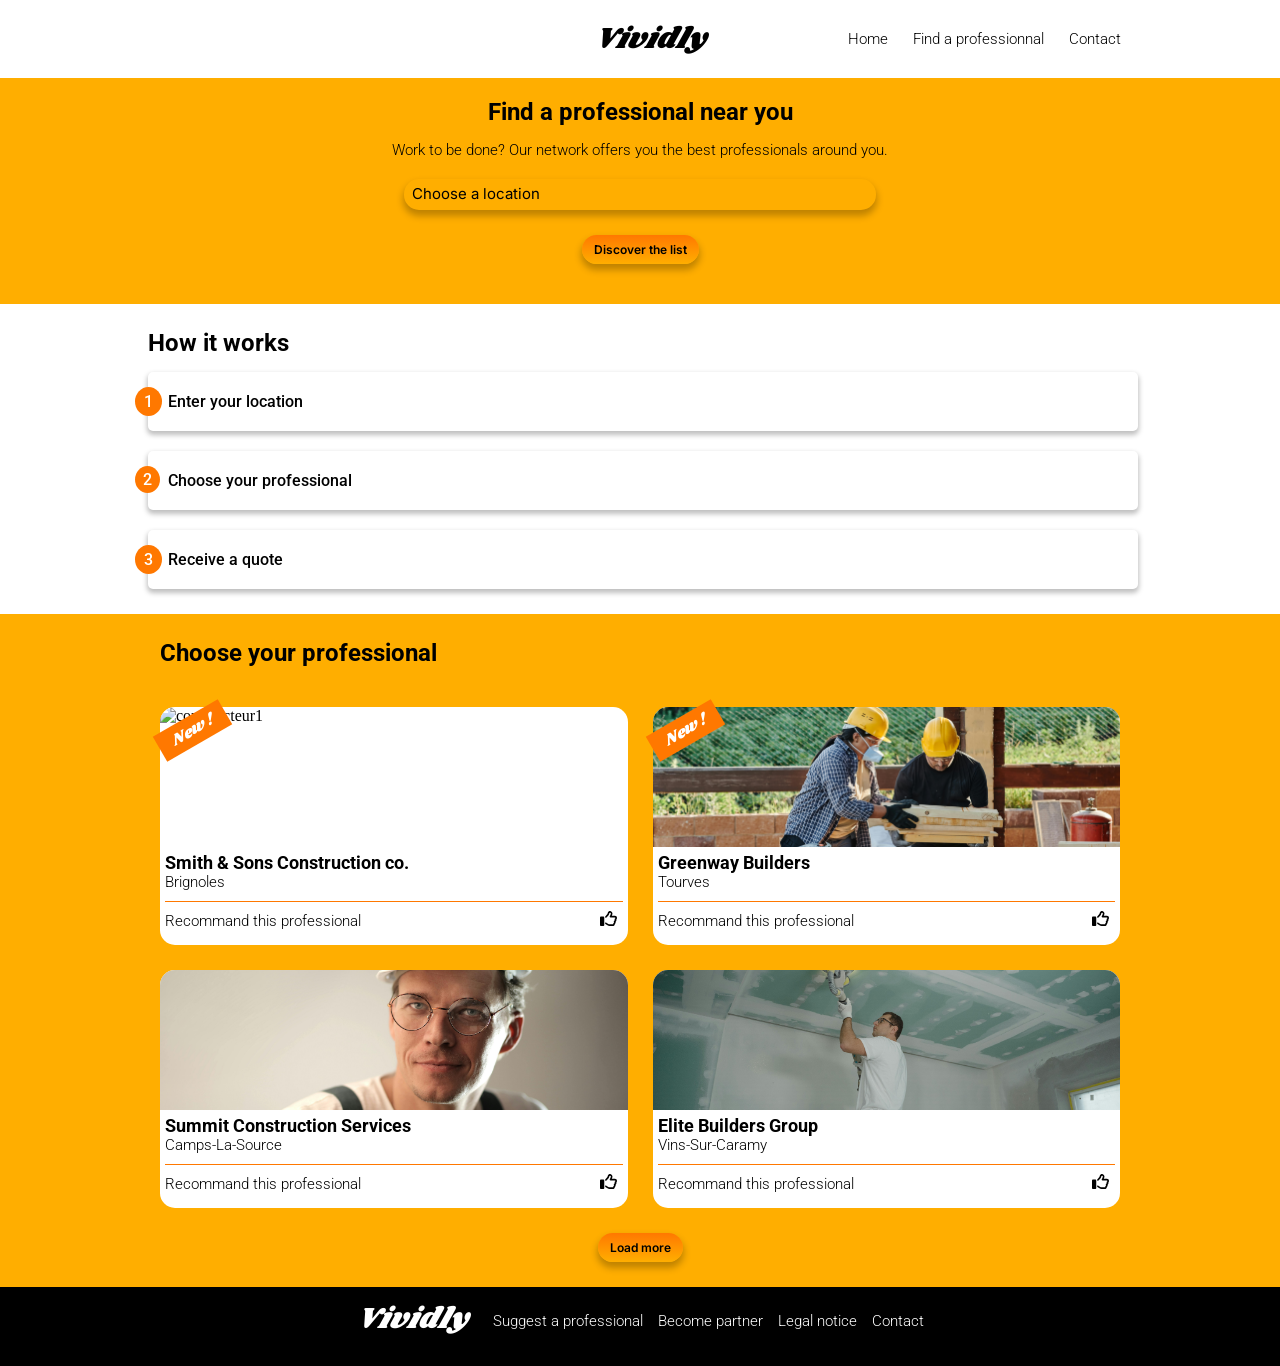
==== commit 136c1fd2: "Finish responsive desktop" ====
--- a/index.html
+++ b/index.html
@@ -9,6 +9,8 @@
 </head>
 <body>
     <header>
+        <!-- <a href="/"><i class="fa-solid fa-arrow-left"></i></a> -->
+         <i></i>
         <a href="/"><h1>Vividly</h1></a>
         <nav>
             <ul><span class="desktop">
--- a/css/style.css
+++ b/css/style.css
@@ -71,12 +71,12 @@
 
 header{
     display: flex;
-    justify-content: space-around;
+    justify-content: space-between;
     align-items: center;
     margin: 17px;
 
-    a{
-        margin: auto;
+    .fa-arrow-left{
+        display: none;
     }
 
     .desktop{
@@ -195,6 +195,7 @@
 
         .cards{
             display: flex;
+            flex-direction: column;
             flex-wrap: wrap;
             gap: 25px;
             
@@ -219,20 +220,15 @@
 
                     .recommand{
                         display: flex;
-                        border-top: 1.5px solid var(--orange);
+                        border-top: 1px solid var(--orange);
                         align-items: flex-end;
+                        justify-content: space-between;
                         gap: 25px;
                         margin-top: 10px;
 
-                        p{
-                            margin-top: 7px;
-                        }
-
                         .pouce{
-                            position: relative;
                             cursor:pointer;
                             
-
                             input{
                                 display:none;
                             }
@@ -243,6 +239,7 @@
                                 background-size: cover;
                                 width: 17px;
                                 height: 16px;
+                                margin: 8px 6px 0 0;
                             }
 
                             input:checked + .icon{
@@ -313,8 +310,15 @@
 
 @media screen and (min-width: 768px){
     header{
-        .desktop{
-            display: none;
+        
+        nav{
+            .desktop{
+                display: none;
+            }
+
+            i{
+                margin-left: 30px;
+            }
         }
     }
 
@@ -325,10 +329,16 @@
     }
 
     #choose{
-        
-        .cards{
-            flex-direction: row;
-            flex-wrap: wrap;
+
+        .choose-your-pro{
+        
+            .cards{
+                flex-direction: row;
+
+                .card{
+                    flex: 1 0 48%;
+                }
+            }
         }
     }
 }
@@ -338,6 +348,9 @@
 @media screen and (min-width: 1025px){
     /* à faire le responsive header */
     header{
+        display: grid;
+        grid-template-columns: 1fr 1fr 1fr;
+        text-align: center;
         a{
             padding-left: 20px;
         }
